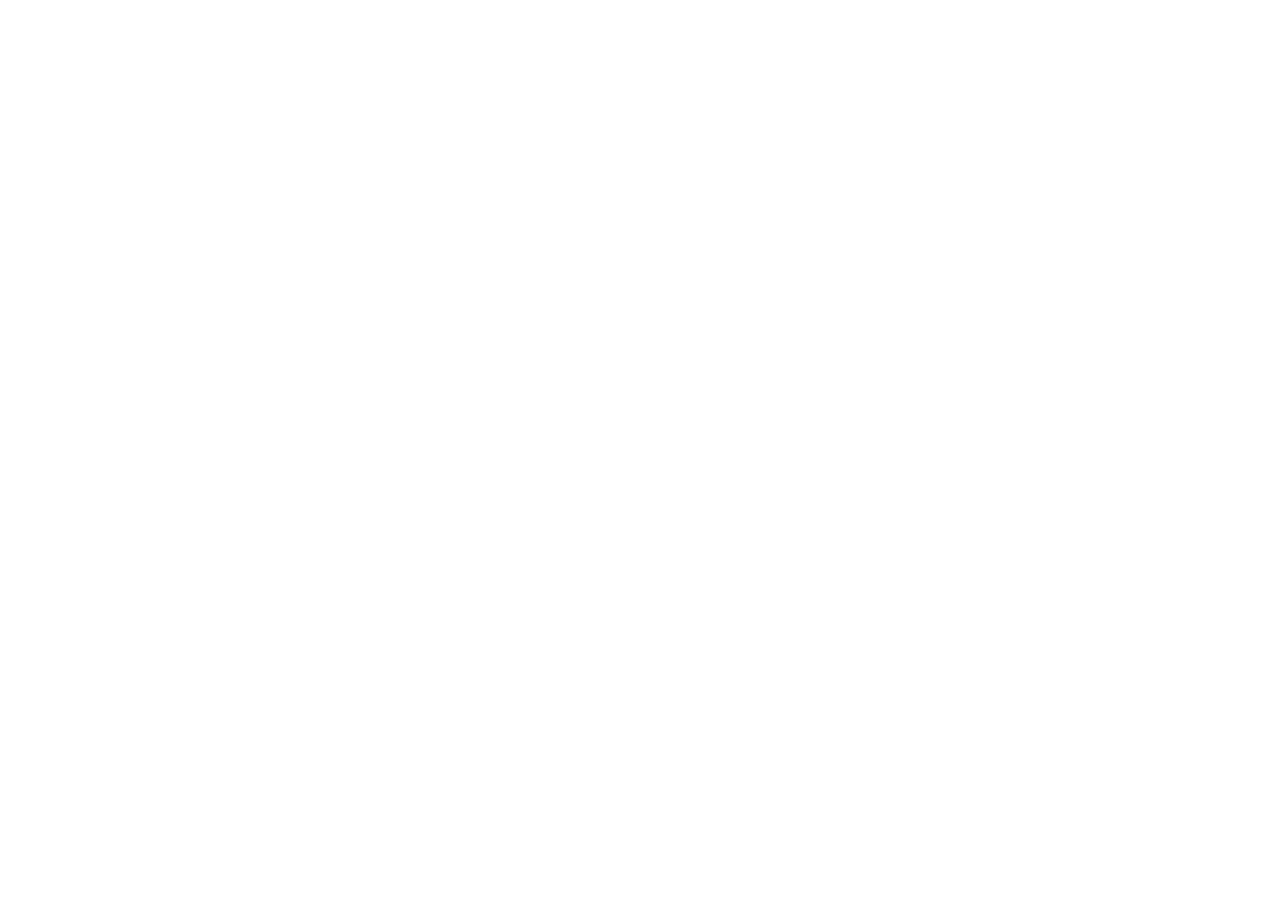
==== index.html @ fc310858 "Create index.html" ====
<!DOCTYPE html>
<html lang="en">
<head>
<meta charset="UTF-8">
<meta name="viewport" content="width=device-width, initial-scale=1.0">
<title>Loading...</title>

<style>
html,body{
    margin:0;
    width:100%;
    height:100%;
    background:#000;
    overflow:hidden;
    display:flex;
    justify-content:center;
    align-items:center;
    color:white;
    font-family:Arial, sans-serif;
}

.loader{
    text-align:center;
}

.loader h2{
    font-weight:300;
    letter-spacing:2px;
}

.loader p{
    opacity:.7;
}
</style>

</head>
<body>

<div class="loader">
    <h2>💍</h2>
    <p>Loading Invitation...</p>
</div>

<audio id="bgm" autoplay>
    <source src="Timur.mp3" type="audio/mpeg">
</audio>

<script>
const audio = document.getElementById("bgm");

audio.play().catch(()=>{});

setTimeout(function(){
    window.location.href="https://awawgettingmarried.my.canva.site/wedding-invitation-of-windi-afif/18102026aw";
},1000);

</script>

</body>
</html>
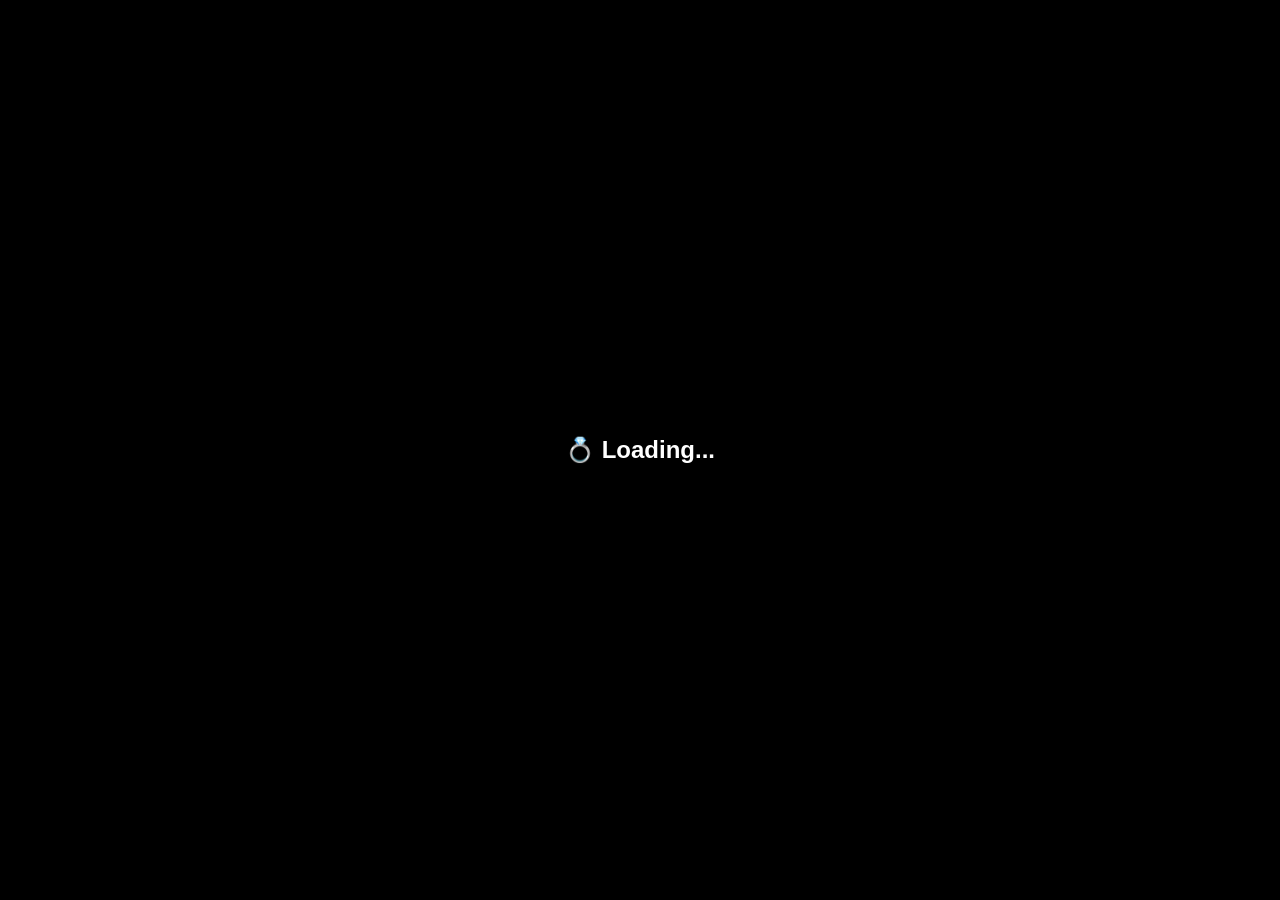
==== commit 563dec99: "Update index.html" ====
--- a/index.html
+++ b/index.html
@@ -6,54 +6,42 @@
 <title>Loading...</title>
 
 <style>
-html,body{
+html, body{
     margin:0;
     width:100%;
     height:100%;
     background:#000;
-    overflow:hidden;
     display:flex;
     justify-content:center;
     align-items:center;
     color:white;
     font-family:Arial, sans-serif;
 }
-
-.loader{
-    text-align:center;
-}
-
-.loader h2{
-    font-weight:300;
-    letter-spacing:2px;
-}
-
-.loader p{
-    opacity:.7;
-}
 </style>
 
-</head>
 <body>
 
-<div class="loader">
-    <h2>💍</h2>
-    <p>Loading Invitation...</p>
-</div>
+<h2>💍 Loading...</h2>
 
-<audio id="bgm" autoplay>
+<audio id="bgm" loop>
     <source src="Timur.mp3" type="audio/mpeg">
 </audio>
 
 <script>
 const audio = document.getElementById("bgm");
 
-audio.play().catch(()=>{});
+window.addEventListener("load", async () => {
+    try {
+        await audio.play();
+        console.log("Audio berhasil diputar");
+    } catch(err){
+        console.log("Audio gagal:", err);
+    }
 
-setTimeout(function(){
-    window.location.href="https://awawgettingmarried.my.canva.site/wedding-invitation-of-windi-afif/18102026aw";
-},1000);
-
+    setTimeout(() => {
+        window.location.href = "https://awawgettingmarried.my.canva.site/wedding-invitation-of-windi-afif/18102026aw";
+    }, 1500);
+});
 </script>
 
 </body>
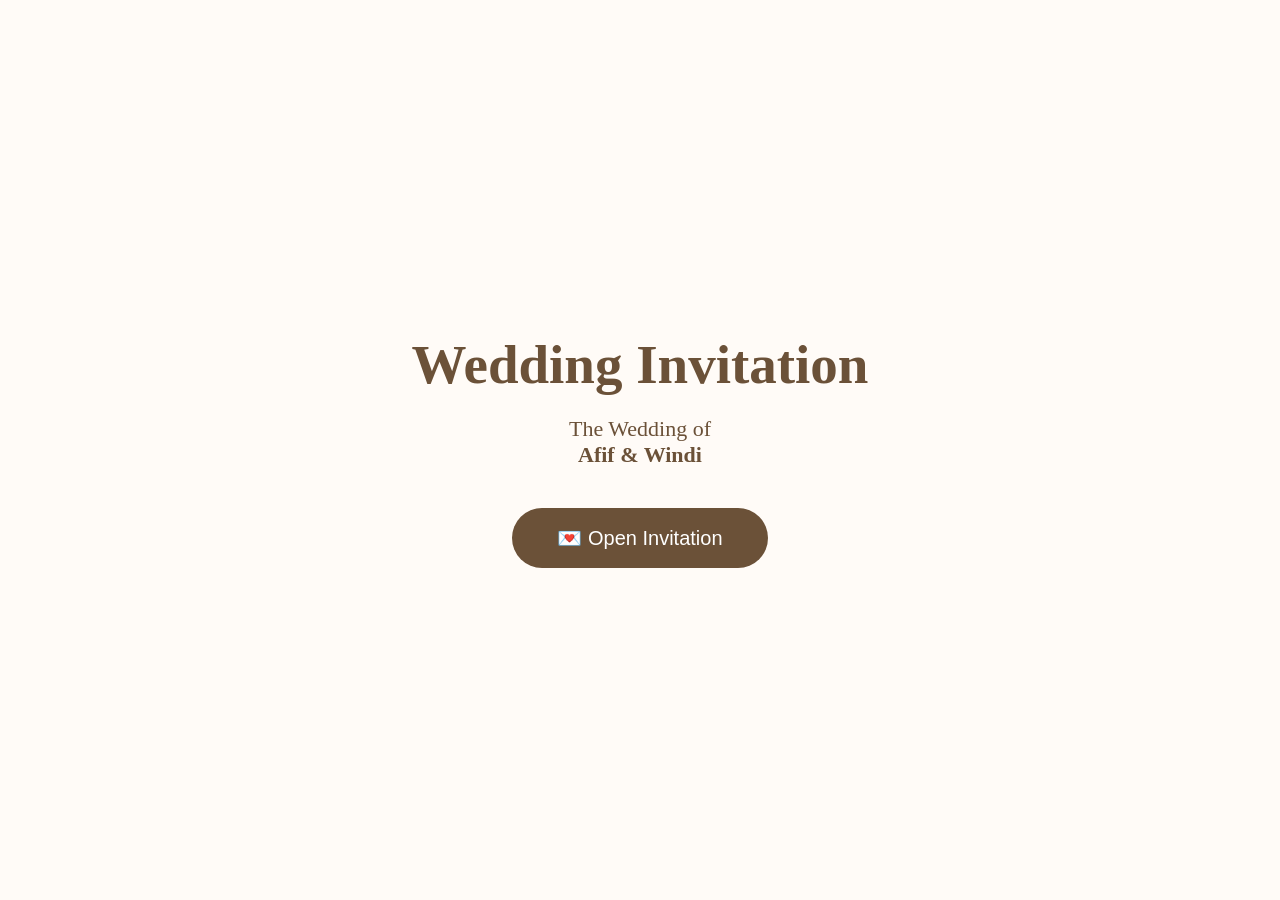
==== commit 2136b6ee: "Update index.html" ====
--- a/index.html
+++ b/index.html
@@ -1,48 +1,319 @@
 <!DOCTYPE html>
 <html lang="en">
+
 <head>
+
 <meta charset="UTF-8">
 <meta name="viewport" content="width=device-width, initial-scale=1.0">
-<title>Loading...</title>
+
+<title>Afif & Windi Wedding</title>
 
 <style>
-html, body{
+
+*{
     margin:0;
-    width:100%;
-    height:100%;
-    background:#000;
+    padding:0;
+    box-sizing:border-box;
+}
+
+
+body{
+
+    font-family: "Georgia", serif;
+    overflow:hidden;
+
+}
+
+
+/* PAGE */
+
+.page{
+
+    width:100vw;
+    height:100vh;
+
     display:flex;
     justify-content:center;
     align-items:center;
+
+    text-align:center;
+
+}
+
+
+
+/* PAGE 1 */
+
+#page1{
+
+    background:
+    linear-gradient(
+    rgba(255,250,245,0.8),
+    rgba(255,250,245,0.8)
+    ),
+    url("https://images.unsplash.com/photo-1519741497674-611481863552");
+
+    background-size:cover;
+    background-position:center;
+
+}
+
+
+
+.invitation{
+
+    color:#6b5138;
+
+}
+
+
+
+.invitation h1{
+
+    font-size:55px;
+    margin-bottom:20px;
+
+}
+
+
+
+.invitation p{
+
+    font-size:22px;
+    margin-bottom:40px;
+
+}
+
+
+
+button{
+
+    padding:18px 45px;
+
+    border:none;
+
+    border-radius:50px;
+
+    background:#6b5138;
+
     color:white;
-    font-family:Arial, sans-serif;
-}
+
+    font-size:20px;
+
+    cursor:pointer;
+
+}
+
+
+
+button:hover{
+
+    opacity:0.8;
+
+}
+
+
+
+
+/* PAGE 2 */
+
+
+#page2{
+
+    display:none;
+
+    background:#fffaf5;
+
+}
+
+
+
+.content{
+
+    color:#6b5138;
+
+}
+
+
+
+.content h1{
+
+    font-size:60px;
+
+}
+
+
+
+.content h2{
+
+    font-size:30px;
+
+    margin-top:20px;
+
+}
+
+
+
+.content p{
+
+    margin-top:30px;
+
+    font-size:20px;
+
+}
+
+
+
+.music-icon{
+
+    margin-top:40px;
+
+    font-size:50px;
+
+    animation:spin 3s linear infinite;
+
+}
+
+
+
+@keyframes spin{
+
+from{
+transform:rotate(0deg);
+}
+
+to{
+transform:rotate(360deg);
+}
+
+}
+
+
 </style>
 
+
+</head>
+
+
+
 <body>
 
-<h2>💍 Loading...</h2>
-
-<audio id="bgm" loop>
-    <source src="Timur.mp3" type="audio/mpeg">
+
+
+<!-- PAGE 1 -->
+
+<div id="page1" class="page">
+
+
+<div class="invitation">
+
+
+<h1>
+Wedding Invitation
+</h1>
+
+
+<p>
+The Wedding of<br>
+<strong>Afif & Windi</strong>
+</p>
+
+
+<button onclick="openInvitation()">
+
+💌 Open Invitation
+
+</button>
+
+
+</div>
+
+
+</div>
+
+
+
+
+
+<!-- PAGE 2 -->
+
+<div id="page2" class="page">
+
+
+<div class="content">
+
+
+<h1>
+Afif & Windi
+</h1>
+
+
+<h2>
+Together With Love
+</h2>
+
+
+<p>
+We invite you to celebrate our special day
+</p>
+
+
+<div class="music-icon">
+🎵
+</div>
+
+
+</div>
+
+
+</div>
+
+
+
+
+
+<!-- MUSIC -->
+
+<audio id="music" loop>
+
+<source src="Timur.mp3" type="audio/mpeg">
+
 </audio>
 
+
+
+
 <script>
-const audio = document.getElementById("bgm");
-
-window.addEventListener("load", async () => {
-    try {
-        await audio.play();
-        console.log("Audio berhasil diputar");
-    } catch(err){
-        console.log("Audio gagal:", err);
-    }
-
-    setTimeout(() => {
-        window.location.href = "https://awawgettingmarried.my.canva.site/wedding-invitation-of-windi-afif/18102026aw";
-    }, 1500);
-});
+
+
+function openInvitation(){
+
+
+    let music = document.getElementById("music");
+
+
+    music.volume = 1;
+
+
+    music.play();
+
+
+
+    document.getElementById("page1").style.display="none";
+
+
+    document.getElementById("page2").style.display="flex";
+
+
+}
+
+
+
 </script>
 
+
+
+
 </body>
+
 </html>
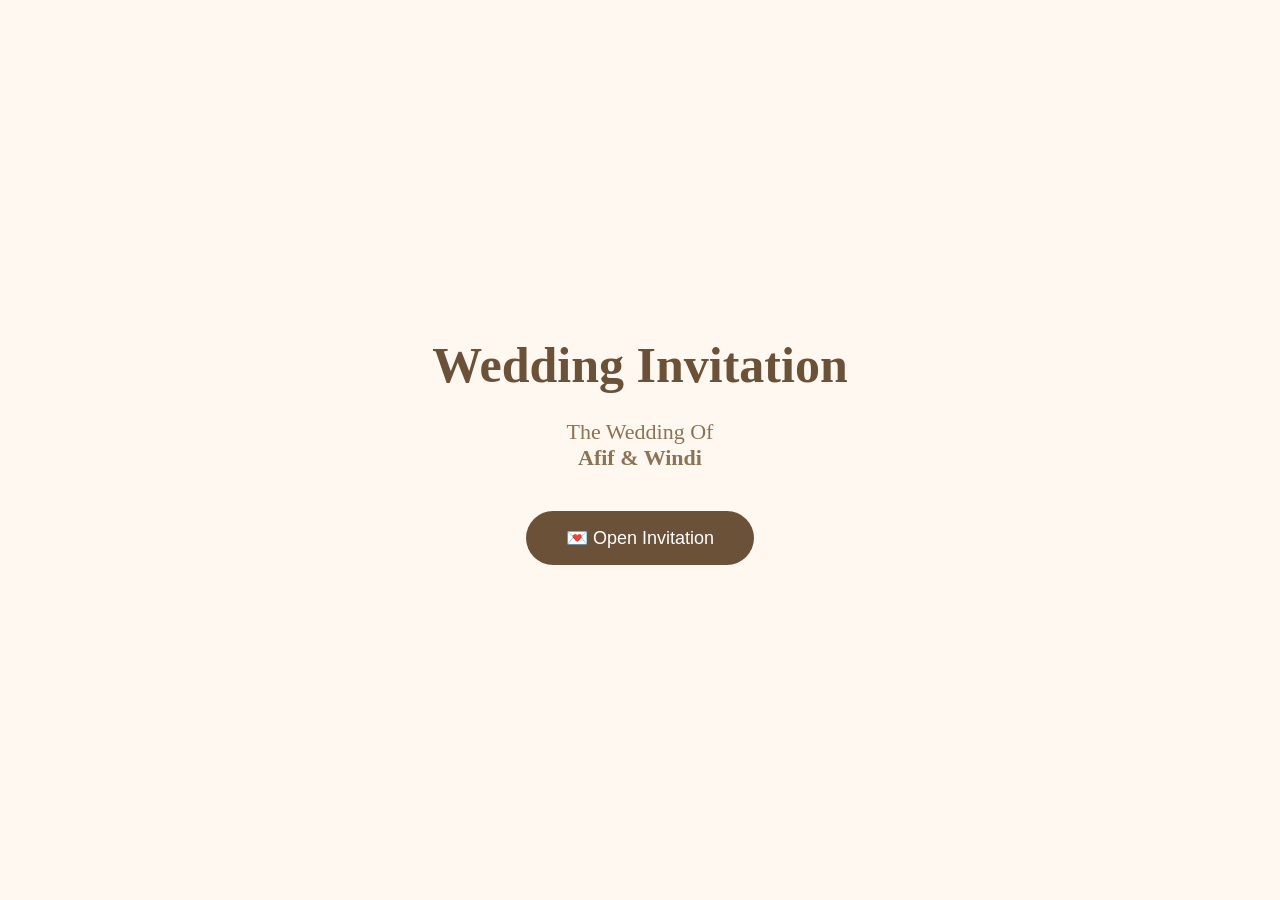
==== commit b3ab7dc2: "Update index.html" ====
--- a/index.html
+++ b/index.html
@@ -19,13 +19,11 @@
 
 body{
 
-    font-family: "Georgia", serif;
+    font-family: Georgia, serif;
     overflow:hidden;
 
 }
 
-
-/* PAGE */
 
 .page{
 
@@ -42,93 +40,79 @@
 
 
 
-/* PAGE 1 */
+/* HALAMAN OPEN */
 
 #page1{
 
-    background:
-    linear-gradient(
-    rgba(255,250,245,0.8),
-    rgba(255,250,245,0.8)
-    ),
-    url("https://images.unsplash.com/photo-1519741497674-611481863552");
-
-    background-size:cover;
-    background-position:center;
-
-}
-
-
-
-.invitation{
-
+    background:#fff8f0;
+
+}
+
+
+
+.cover h1{
+
+    font-size:50px;
     color:#6b5138;
 
 }
 
 
-
-.invitation h1{
+.cover p{
+
+    font-size:22px;
+    color:#8b7355;
+
+    margin:25px 0 40px;
+
+}
+
+
+
+button{
+
+    padding:16px 40px;
+
+    border:none;
+
+    border-radius:40px;
+
+    background:#6b5138;
+
+    color:white;
+
+    font-size:18px;
+
+    cursor:pointer;
+
+}
+
+
+
+button:hover{
+
+    opacity:0.85;
+
+}
+
+
+
+
+/* HALAMAN ISI */
+
+#page2{
+
+    display:none;
+
+    background:#fffaf5;
+
+}
+
+
+
+.content h1{
 
     font-size:55px;
-    margin-bottom:20px;
-
-}
-
-
-
-.invitation p{
-
-    font-size:22px;
-    margin-bottom:40px;
-
-}
-
-
-
-button{
-
-    padding:18px 45px;
-
-    border:none;
-
-    border-radius:50px;
-
-    background:#6b5138;
-
-    color:white;
-
-    font-size:20px;
-
-    cursor:pointer;
-
-}
-
-
-
-button:hover{
-
-    opacity:0.8;
-
-}
-
-
-
-
-/* PAGE 2 */
-
-
-#page2{
-
-    display:none;
-
-    background:#fffaf5;
-
-}
-
-
-
-.content{
 
     color:#6b5138;
 
@@ -136,20 +120,12 @@
 
 
 
-.content h1{
-
-    font-size:60px;
-
-}
-
-
-
 .content h2{
 
-    font-size:30px;
-
     margin-top:20px;
 
+    color:#8b7355;
+
 }
 
 
@@ -158,25 +134,27 @@
 
     margin-top:30px;
 
-    font-size:20px;
-
-}
-
-
-
-.music-icon{
+    color:#8b7355;
+
+    font-size:18px;
+
+}
+
+
+
+.music{
 
     margin-top:40px;
 
-    font-size:50px;
-
-    animation:spin 3s linear infinite;
-
-}
-
-
-
-@keyframes spin{
+    font-size:45px;
+
+    animation:rotate 3s linear infinite;
+
+}
+
+
+
+@keyframes rotate{
 
 from{
 transform:rotate(0deg);
@@ -189,9 +167,23 @@
 }
 
 
+
+#muteBtn{
+
+    margin-top:30px;
+
+    background:#8b7355;
+
+    font-size:14px;
+
+    padding:10px 25px;
+
+}
+
+
+
 </style>
 
-
 </head>
 
 
@@ -205,7 +197,7 @@
 <div id="page1" class="page">
 
 
-<div class="invitation">
+<div class="cover">
 
 
 <h1>
@@ -214,15 +206,13 @@
 
 
 <p>
-The Wedding of<br>
+The Wedding Of<br>
 <strong>Afif & Windi</strong>
 </p>
 
 
 <button onclick="openInvitation()">
-
 💌 Open Invitation
-
 </button>
 
 
@@ -249,32 +239,37 @@
 
 
 <h2>
-Together With Love
+Our Wedding Day
 </h2>
 
 
 <p>
-We invite you to celebrate our special day
+Thank you for celebrating our special moment
 </p>
 
 
-<div class="music-icon">
+<div class="music">
 🎵
 </div>
 
 
-</div>
-
-
-</div>
-
-
-
-
-
-<!-- MUSIC -->
-
-<audio id="music" loop>
+<button id="muteBtn" onclick="muteMusic()">
+🔊 Mute
+</button>
+
+
+</div>
+
+
+</div>
+
+
+
+
+
+<!-- AUDIO -->
+
+<audio id="music" loop preload="auto">
 
 <source src="Timur.mp3" type="audio/mpeg">
 
@@ -286,18 +281,33 @@
 <script>
 
 
+const music = document.getElementById("music");
+
+
+
 function openInvitation(){
 
 
-    let music = document.getElementById("music");
-
+    // mulai musik setelah klik user
 
     music.volume = 1;
 
 
-    music.play();
-
-
+    music.play()
+    .then(function(){
+
+        console.log("Music playing");
+
+    })
+    .catch(function(error){
+
+        console.log(error);
+
+    });
+
+
+
+    // pindah halaman
 
     document.getElementById("page1").style.display="none";
 
@@ -309,11 +319,36 @@
 
 
 
+
+
+function muteMusic(){
+
+
+    if(music.muted){
+
+        music.muted=false;
+
+        document.getElementById("muteBtn").innerHTML="🔊 Mute";
+
+    }
+
+    else{
+
+        music.muted=true;
+
+        document.getElementById("muteBtn").innerHTML="🔇 Unmute";
+
+    }
+
+
+}
+
+
+
 </script>
 
 
 
-
 </body>
 
 </html>
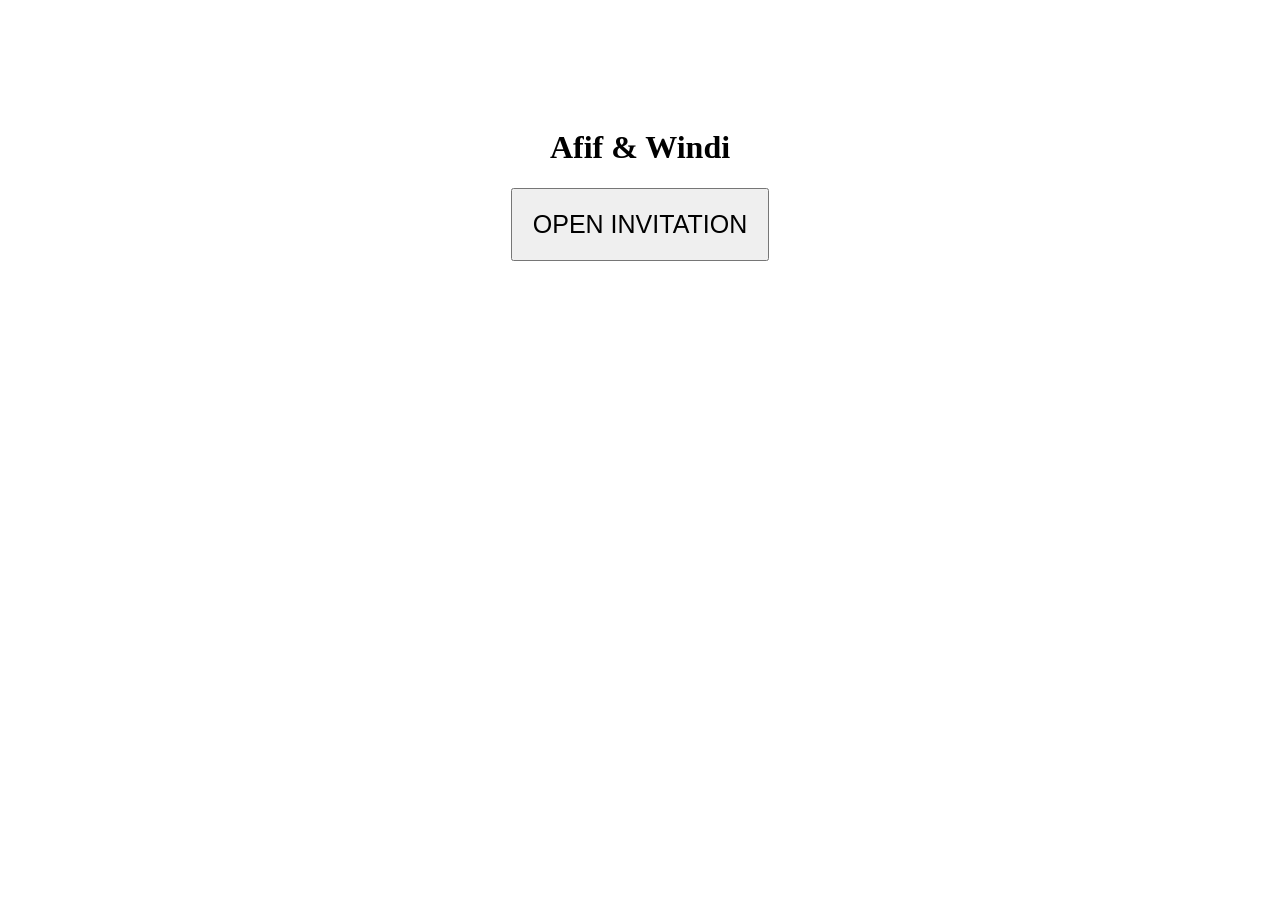
==== commit 6b08d8f4: "Update index.html" ====
--- a/index.html
+++ b/index.html
@@ -1,354 +1,42 @@
 <!DOCTYPE html>
-<html lang="en">
-
+<html>
 <head>
-
-<meta charset="UTF-8">
-<meta name="viewport" content="width=device-width, initial-scale=1.0">
-
-<title>Afif & Windi Wedding</title>
-
-<style>
-
-*{
-    margin:0;
-    padding:0;
-    box-sizing:border-box;
-}
-
-
-body{
-
-    font-family: Georgia, serif;
-    overflow:hidden;
-
-}
-
-
-.page{
-
-    width:100vw;
-    height:100vh;
-
-    display:flex;
-    justify-content:center;
-    align-items:center;
-
-    text-align:center;
-
-}
-
-
-
-/* HALAMAN OPEN */
-
-#page1{
-
-    background:#fff8f0;
-
-}
-
-
-
-.cover h1{
-
-    font-size:50px;
-    color:#6b5138;
-
-}
-
-
-.cover p{
-
-    font-size:22px;
-    color:#8b7355;
-
-    margin:25px 0 40px;
-
-}
-
-
-
-button{
-
-    padding:16px 40px;
-
-    border:none;
-
-    border-radius:40px;
-
-    background:#6b5138;
-
-    color:white;
-
-    font-size:18px;
-
-    cursor:pointer;
-
-}
-
-
-
-button:hover{
-
-    opacity:0.85;
-
-}
-
-
-
-
-/* HALAMAN ISI */
-
-#page2{
-
-    display:none;
-
-    background:#fffaf5;
-
-}
-
-
-
-.content h1{
-
-    font-size:55px;
-
-    color:#6b5138;
-
-}
-
-
-
-.content h2{
-
-    margin-top:20px;
-
-    color:#8b7355;
-
-}
-
-
-
-.content p{
-
-    margin-top:30px;
-
-    color:#8b7355;
-
-    font-size:18px;
-
-}
-
-
-
-.music{
-
-    margin-top:40px;
-
-    font-size:45px;
-
-    animation:rotate 3s linear infinite;
-
-}
-
-
-
-@keyframes rotate{
-
-from{
-transform:rotate(0deg);
-}
-
-to{
-transform:rotate(360deg);
-}
-
-}
-
-
-
-#muteBtn{
-
-    margin-top:30px;
-
-    background:#8b7355;
-
-    font-size:14px;
-
-    padding:10px 25px;
-
-}
-
-
-
-</style>
-
+<title>Wedding Music Test</title>
 </head>
 
+<body style="text-align:center;padding-top:100px;">
 
+<h1>Afif & Windi</h1>
 
-<body>
-
-
-
-<!-- PAGE 1 -->
-
-<div id="page1" class="page">
-
-
-<div class="cover">
-
-
-<h1>
-Wedding Invitation
-</h1>
-
-
-<p>
-The Wedding Of<br>
-<strong>Afif & Windi</strong>
-</p>
-
-
-<button onclick="openInvitation()">
-💌 Open Invitation
+<button onclick="playMusic()" style="font-size:25px;padding:20px;">
+OPEN INVITATION
 </button>
 
-
-</div>
-
-
-</div>
-
-
-
-
-
-<!-- PAGE 2 -->
-
-<div id="page2" class="page">
-
-
-<div class="content">
-
-
-<h1>
-Afif & Windi
-</h1>
-
-
-<h2>
-Our Wedding Day
-</h2>
-
-
-<p>
-Thank you for celebrating our special moment
-</p>
-
-
-<div class="music">
-🎵
-</div>
-
-
-<button id="muteBtn" onclick="muteMusic()">
-🔊 Mute
-</button>
-
-
-</div>
-
-
-</div>
-
-
-
-
-
-<!-- AUDIO -->
-
-<audio id="music" loop preload="auto">
-
-<source src="Timur.mp3" type="audio/mpeg">
-
+<audio id="music" loop>
+    <source src="./Timur.mp3" type="audio/mpeg">
 </audio>
-
-
 
 
 <script>
 
+function playMusic(){
 
-const music = document.getElementById("music");
+    let audio = document.getElementById("music");
 
+    audio.load();
 
-
-function openInvitation(){
-
-
-    // mulai musik setelah klik user
-
-    music.volume = 1;
-
-
-    music.play()
-    .then(function(){
-
-        console.log("Music playing");
-
+    audio.play()
+    .then(()=>{
+        alert("MUSIC PLAYING");
     })
-    .catch(function(error){
-
-        console.log(error);
-
+    .catch((error)=>{
+        alert("ERROR: " + error);
     });
 
-
-
-    // pindah halaman
-
-    document.getElementById("page1").style.display="none";
-
-
-    document.getElementById("page2").style.display="flex";
-
-
 }
-
-
-
-
-
-function muteMusic(){
-
-
-    if(music.muted){
-
-        music.muted=false;
-
-        document.getElementById("muteBtn").innerHTML="🔊 Mute";
-
-    }
-
-    else{
-
-        music.muted=true;
-
-        document.getElementById("muteBtn").innerHTML="🔇 Unmute";
-
-    }
-
-
-}
-
-
 
 </script>
 
 
-
 </body>
-
 </html>
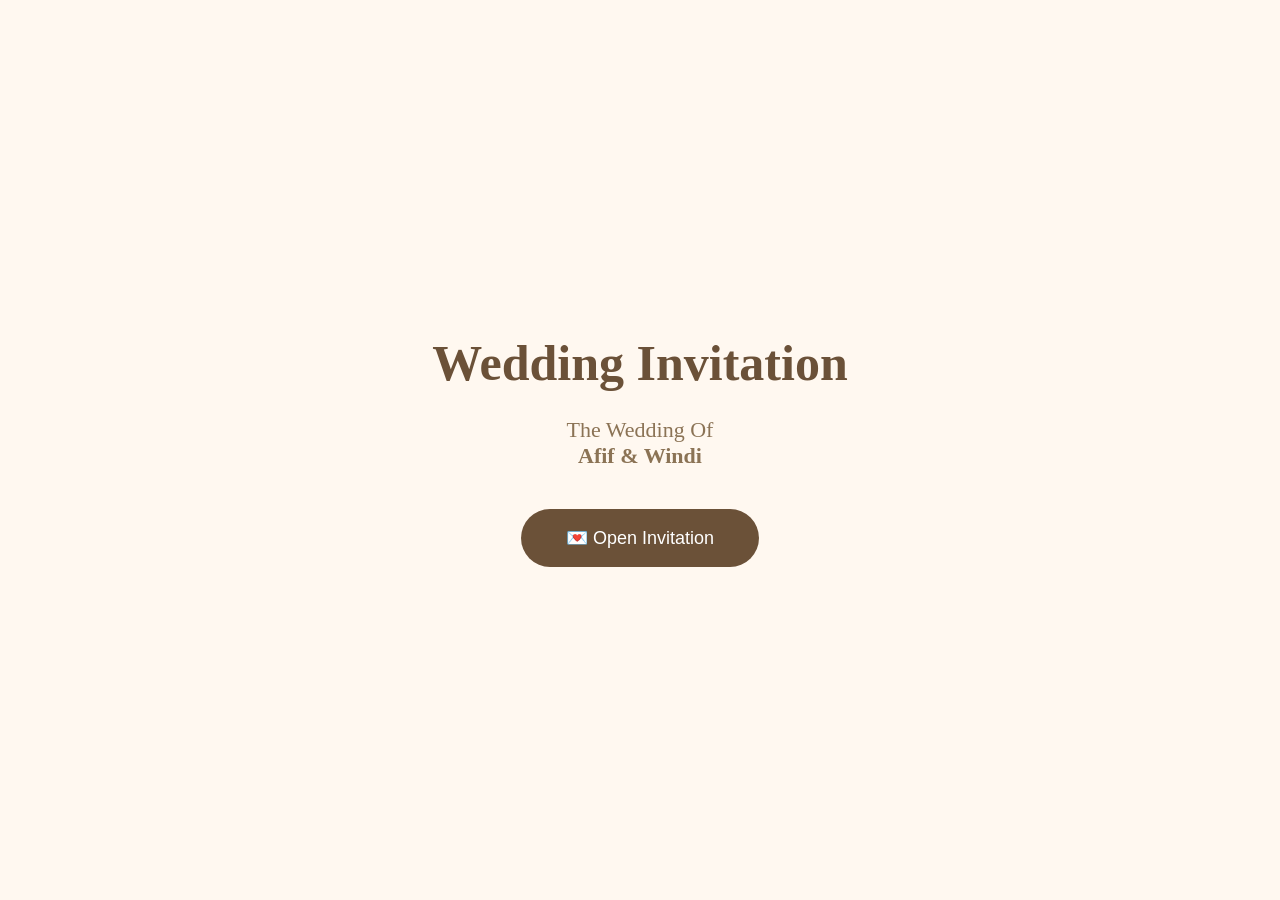
==== commit 5829f055: "Update index.html" ====
--- a/index.html
+++ b/index.html
@@ -1,42 +1,331 @@
 <!DOCTYPE html>
-<html>
+<html lang="en">
+
 <head>
-<title>Wedding Music Test</title>
+
+<meta charset="UTF-8">
+<meta name="viewport" content="width=device-width, initial-scale=1.0">
+
+<title>Afif & Windi Wedding</title>
+
+<style>
+
+*{
+    margin:0;
+    padding:0;
+    box-sizing:border-box;
+}
+
+
+body{
+
+    font-family: Georgia, serif;
+    overflow:hidden;
+
+}
+
+
+/* PAGE */
+
+.page{
+
+    width:100vw;
+    height:100vh;
+
+    display:flex;
+    justify-content:center;
+    align-items:center;
+
+    text-align:center;
+
+}
+
+
+/* PAGE 1 */
+
+#page1{
+
+    background:#fff8f0;
+
+}
+
+
+.cover h1{
+
+    font-size:50px;
+    color:#6b5138;
+
+}
+
+
+.cover p{
+
+    margin:25px 0 40px;
+
+    font-size:22px;
+
+    color:#8b7355;
+
+}
+
+
+
+button{
+
+    padding:18px 45px;
+
+    border:none;
+
+    border-radius:50px;
+
+    background:#6b5138;
+
+    color:white;
+
+    font-size:18px;
+
+    cursor:pointer;
+
+}
+
+
+
+/* PAGE 2 */
+
+#page2{
+
+    display:none;
+
+    background:#fffaf5;
+
+}
+
+
+.content h1{
+
+    font-size:55px;
+
+    color:#6b5138;
+
+}
+
+
+.content p{
+
+    margin-top:25px;
+
+    font-size:20px;
+
+    color:#8b7355;
+
+}
+
+
+.music-icon{
+
+    margin-top:40px;
+
+    font-size:50px;
+
+    animation:spin 3s linear infinite;
+
+}
+
+
+
+@keyframes spin{
+
+from{
+    transform:rotate(0deg);
+}
+
+to{
+    transform:rotate(360deg);
+}
+
+}
+
+
+#muteBtn{
+
+    margin-top:30px;
+
+    background:#8b7355;
+
+    font-size:14px;
+
+    padding:10px 25px;
+
+}
+
+
+
+</style>
+
+
 </head>
 
-<body style="text-align:center;padding-top:100px;">
-
-<h1>Afif & Windi</h1>
-
-<button onclick="playMusic()" style="font-size:25px;padding:20px;">
-OPEN INVITATION
+
+
+<body>
+
+
+<!-- PAGE 1 -->
+
+<div id="page1" class="page">
+
+
+<div class="cover">
+
+
+<h1>
+Wedding Invitation
+</h1>
+
+
+<p>
+The Wedding Of<br>
+<strong>Afif & Windi</strong>
+</p>
+
+
+<button onclick="openInvitation()">
+
+💌 Open Invitation
+
 </button>
 
-<audio id="music" loop>
-    <source src="./Timur.mp3" type="audio/mpeg">
+
+</div>
+
+
+</div>
+
+
+
+
+
+<!-- PAGE 2 -->
+
+<div id="page2" class="page">
+
+
+<div class="content">
+
+
+<h1>
+Afif & Windi
+</h1>
+
+
+<p>
+Together With Love
+</p>
+
+
+<div class="music-icon">
+🎵
+</div>
+
+
+<button id="muteBtn" onclick="toggleMusic()">
+🔊 Mute
+</button>
+
+
+</div>
+
+
+</div>
+
+
+
+
+
+<!-- AUDIO JANGAN DIPINDAH -->
+
+<audio id="music" loop preload="auto">
+
+<source src="Timur.mp3" type="audio/mpeg">
+
 </audio>
 
 
+
+
 <script>
 
-function playMusic(){
-
-    let audio = document.getElementById("music");
-
-    audio.load();
-
-    audio.play()
+
+const music = document.getElementById("music");
+
+
+
+function openInvitation(){
+
+
+    // mulai musik setelah user klik
+
+    music.volume = 1;
+
+
+    music.play()
     .then(()=>{
-        alert("MUSIC PLAYING");
+
+        console.log("Music started");
+
     })
-    .catch((error)=>{
-        alert("ERROR: " + error);
+    .catch(error=>{
+
+        console.log(error);
+
     });
 
-}
+
+
+    // hanya sembunyikan page 1
+
+    document.getElementById("page1").style.display="none";
+
+
+    // tampilkan page 2
+
+    document.getElementById("page2").style.display="flex";
+
+
+}
+
+
+
+
+
+function toggleMusic(){
+
+
+    if(music.paused){
+
+        music.play();
+
+        document.getElementById("muteBtn").innerHTML="🔊 Mute";
+
+    }
+
+    else{
+
+        music.pause();
+
+        document.getElementById("muteBtn").innerHTML="🔇 Play";
+
+    }
+
+
+}
+
+
 
 </script>
 
 
+
 </body>
+
 </html>
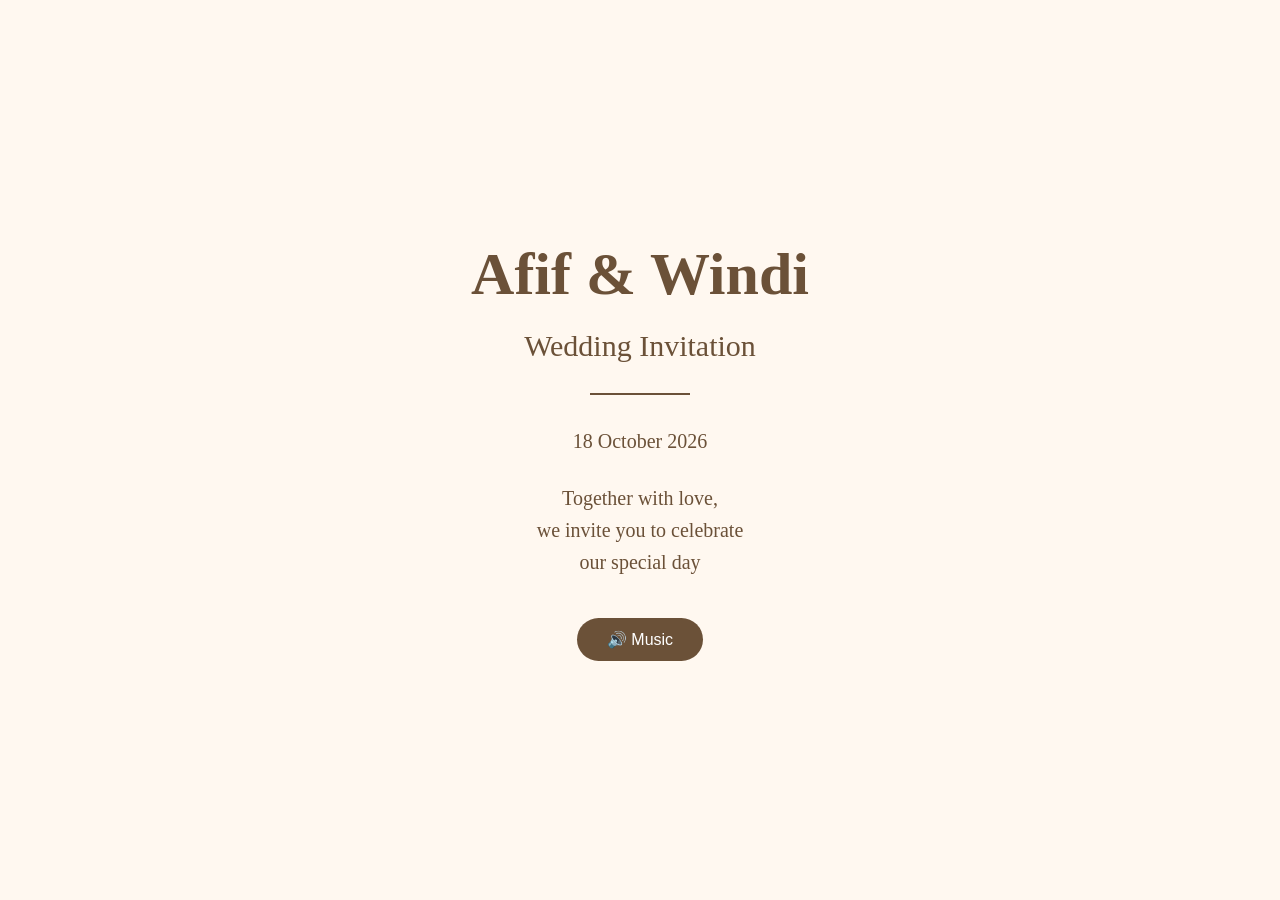
==== commit 73250e28: "Update index.html" ====
--- a/index.html
+++ b/index.html
@@ -20,16 +20,14 @@
 body{
 
     font-family: Georgia, serif;
-    overflow:hidden;
-
-}
-
-
-/* PAGE */
-
-.page{
-
-    width:100vw;
+    background:#fff8f0;
+    color:#6b5138;
+
+}
+
+
+.hero{
+
     height:100vh;
 
     display:flex;
@@ -38,33 +36,69 @@
 
     text-align:center;
 
-}
-
-
-/* PAGE 1 */
-
-#page1{
-
-    background:#fff8f0;
-
-}
-
-
-.cover h1{
-
-    font-size:50px;
-    color:#6b5138;
-
-}
-
-
-.cover p{
-
-    margin:25px 0 40px;
-
-    font-size:22px;
-
-    color:#8b7355;
+    padding:30px;
+
+    background:
+    linear-gradient(
+    rgba(255,248,240,0.85),
+    rgba(255,248,240,0.85)
+    ),
+    url("https://images.unsplash.com/photo-1519741497674-611481863552");
+
+    background-size:cover;
+    background-position:center;
+
+}
+
+
+.content h1{
+
+    font-size:60px;
+
+    margin-bottom:20px;
+
+}
+
+
+.content h2{
+
+    font-size:30px;
+
+    font-weight:normal;
+
+}
+
+
+
+.content p{
+
+    font-size:20px;
+
+    margin-top:25px;
+
+    line-height:1.6;
+
+}
+
+
+
+.divider{
+
+    margin:30px auto;
+
+    width:100px;
+
+    height:2px;
+
+    background:#6b5138;
+
+}
+
+
+
+.music-control{
+
+    margin-top:40px;
 
 }
 
@@ -72,89 +106,17 @@
 
 button{
 
-    padding:18px 45px;
+    padding:12px 30px;
 
     border:none;
 
-    border-radius:50px;
+    border-radius:30px;
 
     background:#6b5138;
 
     color:white;
 
-    font-size:18px;
-
-    cursor:pointer;
-
-}
-
-
-
-/* PAGE 2 */
-
-#page2{
-
-    display:none;
-
-    background:#fffaf5;
-
-}
-
-
-.content h1{
-
-    font-size:55px;
-
-    color:#6b5138;
-
-}
-
-
-.content p{
-
-    margin-top:25px;
-
-    font-size:20px;
-
-    color:#8b7355;
-
-}
-
-
-.music-icon{
-
-    margin-top:40px;
-
-    font-size:50px;
-
-    animation:spin 3s linear infinite;
-
-}
-
-
-
-@keyframes spin{
-
-from{
-    transform:rotate(0deg);
-}
-
-to{
-    transform:rotate(360deg);
-}
-
-}
-
-
-#muteBtn{
-
-    margin-top:30px;
-
-    background:#8b7355;
-
-    font-size:14px;
-
-    padding:10px 25px;
+    font-size:16px;
 
 }
 
@@ -162,52 +124,14 @@
 
 </style>
 
-
 </head>
 
 
-
 <body>
 
 
-<!-- PAGE 1 -->
-
-<div id="page1" class="page">
-
-
-<div class="cover">
-
-
-<h1>
-Wedding Invitation
-</h1>
-
-
-<p>
-The Wedding Of<br>
-<strong>Afif & Windi</strong>
-</p>
-
-
-<button onclick="openInvitation()">
-
-💌 Open Invitation
-
-</button>
-
-
-</div>
-
-
-</div>
-
-
-
-
-
-<!-- PAGE 2 -->
-
-<div id="page2" class="page">
+
+<div class="hero">
 
 
 <div class="content">
@@ -218,21 +142,36 @@
 </h1>
 
 
+<h2>
+Wedding Invitation
+</h2>
+
+
+<div class="divider"></div>
+
+
 <p>
-Together With Love
+18 October 2026
 </p>
 
 
-<div class="music-icon">
-🎵
+<p>
+Together with love,<br>
+we invite you to celebrate<br>
+our special day
+</p>
+
+
+
+<div class="music-control">
+
+<button onclick="toggleMusic()" id="musicBtn">
+🔊 Music
+</button>
+
 </div>
 
 
-<button id="muteBtn" onclick="toggleMusic()">
-🔊 Mute
-</button>
-
-
 </div>
 
 
@@ -241,10 +180,7 @@
 
 
 
-
-<!-- AUDIO JANGAN DIPINDAH -->
-
-<audio id="music" loop preload="auto">
+<audio id="music" autoplay loop>
 
 <source src="Timur.mp3" type="audio/mpeg">
 
@@ -260,41 +196,11 @@
 
 
 
-function openInvitation(){
-
-
-    // mulai musik setelah user klik
+window.addEventListener("load",()=>{
 
     music.volume = 1;
 
-
-    music.play()
-    .then(()=>{
-
-        console.log("Music started");
-
-    })
-    .catch(error=>{
-
-        console.log(error);
-
-    });
-
-
-
-    // hanya sembunyikan page 1
-
-    document.getElementById("page1").style.display="none";
-
-
-    // tampilkan page 2
-
-    document.getElementById("page2").style.display="flex";
-
-
-}
-
-
+});
 
 
 
@@ -305,7 +211,7 @@
 
         music.play();
 
-        document.getElementById("muteBtn").innerHTML="🔊 Mute";
+        document.getElementById("musicBtn").innerHTML="🔊 Music";
 
     }
 
@@ -313,7 +219,7 @@
 
         music.pause();
 
-        document.getElementById("muteBtn").innerHTML="🔇 Play";
+        document.getElementById("musicBtn").innerHTML="🔇 Pause";
 
     }
 
@@ -321,7 +227,6 @@
 }
 
 
-
 </script>
 
 
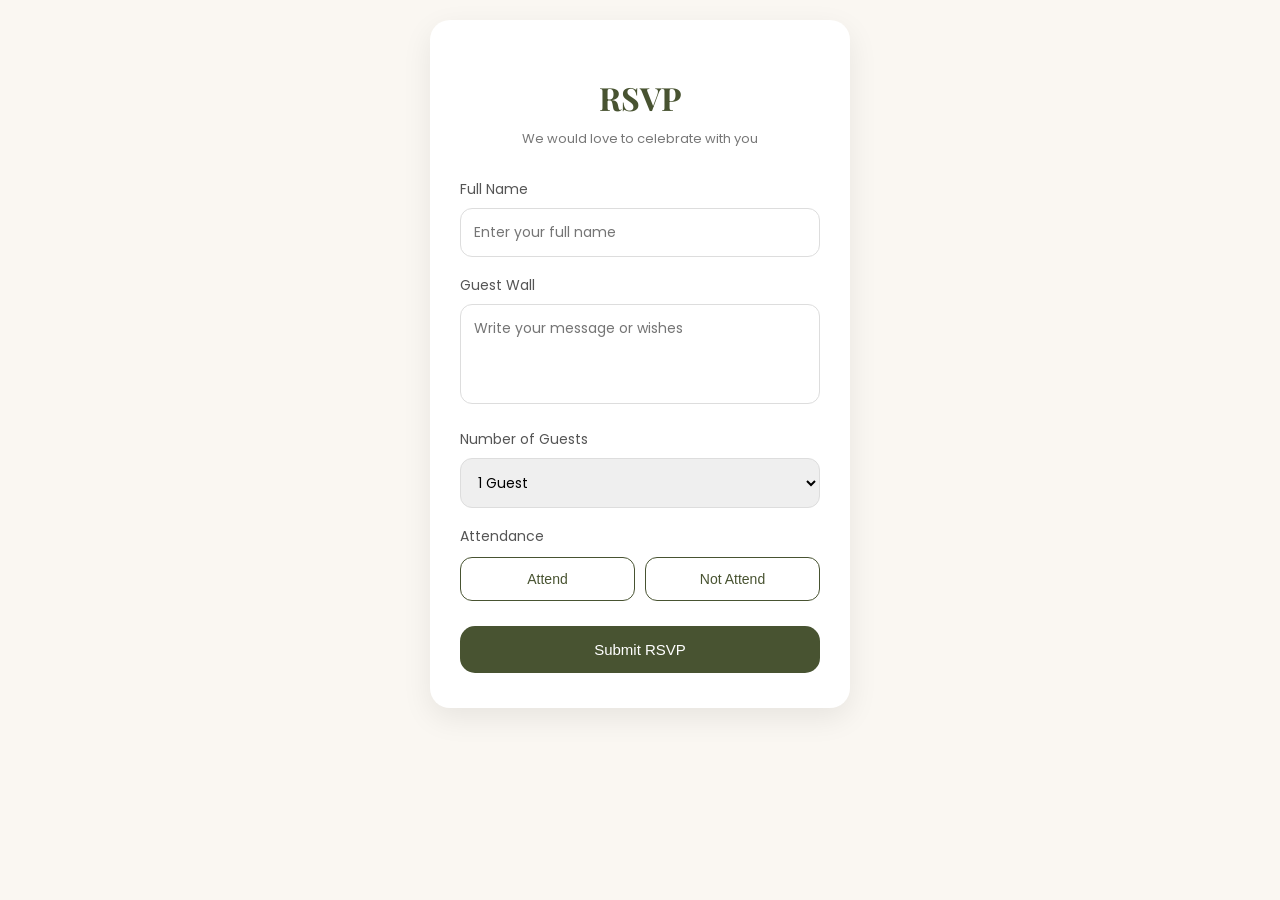
==== commit 5236fefc: "Update index.html" ====
--- a/index.html
+++ b/index.html
@@ -1,126 +1,138 @@
 <!DOCTYPE html>
 <html lang="en">
-
 <head>
-
 <meta charset="UTF-8">
 <meta name="viewport" content="width=device-width, initial-scale=1.0">
 
-<title>Afif & Windi Wedding</title>
+<title>RSVP</title>
 
 <style>
+@import url('https://fonts.googleapis.com/css2?family=Playfair+Display:wght@500;600&family=Poppins:wght@300;400;500&display=swap');
 
 *{
+    box-sizing:border-box;
+}
+
+body{
     margin:0;
-    padding:0;
-    box-sizing:border-box;
-}
-
-
-body{
-
-    font-family: Georgia, serif;
-    background:#fff8f0;
-    color:#6b5138;
-
-}
-
-
-.hero{
-
-    height:100vh;
-
+    padding:20px;
+    background:#faf7f2;
+    font-family:'Poppins', sans-serif;
+}
+
+.rsvp-card{
+    max-width:420px;
+    margin:auto;
+    background:white;
+    padding:35px 30px;
+    border-radius:20px;
+    box-shadow:0 10px 30px rgba(0,0,0,0.08);
+}
+
+h1{
+    text-align:center;
+    font-family:'Playfair Display', serif;
+    font-size:32px;
+    margin-bottom:10px;
+    color:#485331;
+}
+
+.subtitle{
+    text-align:center;
+    font-size:13px;
+    color:#777;
+    margin-bottom:30px;
+}
+
+
+label{
+    font-size:14px;
+    color:#555;
+    display:block;
+    margin-bottom:8px;
+}
+
+
+input,
+textarea,
+select{
+
+    width:100%;
+    padding:13px;
+    border:1px solid #ddd;
+    border-radius:12px;
+    font-size:14px;
+    outline:none;
+    margin-bottom:18px;
+    font-family:'Poppins',sans-serif;
+}
+
+
+textarea{
+    height:100px;
+    resize:none;
+}
+
+
+input:focus,
+textarea:focus,
+select:focus{
+    border-color:#485331;
+}
+
+
+.attendance{
     display:flex;
-    justify-content:center;
-    align-items:center;
-
+    gap:10px;
+    margin-top:10px;
+}
+
+
+.attendance button{
+
+    flex:1;
+    padding:13px;
+    border-radius:12px;
+    border:1px solid #485331;
+    background:white;
+    color:#485331;
+    cursor:pointer;
+    font-size:14px;
+}
+
+
+.attendance button.active{
+
+    background:#485331;
+    color:white;
+}
+
+
+.submit-btn{
+
+    width:100%;
+    margin-top:25px;
+    padding:15px;
+    border:none;
+    border-radius:15px;
+    background:#485331;
+    color:white;
+    font-size:15px;
+    cursor:pointer;
+}
+
+
+.message{
+
+    display:none;
+    margin-top:20px;
+    padding:15px;
+    border-radius:12px;
+    background:#f1f4e9;
     text-align:center;
-
-    padding:30px;
-
-    background:
-    linear-gradient(
-    rgba(255,248,240,0.85),
-    rgba(255,248,240,0.85)
-    ),
-    url("https://images.unsplash.com/photo-1519741497674-611481863552");
-
-    background-size:cover;
-    background-position:center;
-
-}
-
-
-.content h1{
-
-    font-size:60px;
-
-    margin-bottom:20px;
-
-}
-
-
-.content h2{
-
-    font-size:30px;
-
-    font-weight:normal;
-
-}
-
-
-
-.content p{
-
-    font-size:20px;
-
-    margin-top:25px;
-
-    line-height:1.6;
-
-}
-
-
-
-.divider{
-
-    margin:30px auto;
-
-    width:100px;
-
-    height:2px;
-
-    background:#6b5138;
-
-}
-
-
-
-.music-control{
-
-    margin-top:40px;
-
-}
-
-
-
-button{
-
-    padding:12px 30px;
-
-    border:none;
-
-    border-radius:30px;
-
-    background:#6b5138;
-
-    color:white;
-
-    font-size:16px;
-
-}
-
-
+    color:#485331;
+    font-size:14px;
+}
 
 </style>
 
@@ -130,107 +142,137 @@
 <body>
 
 
-
-<div class="hero">
-
-
-<div class="content">
-
-
-<h1>
-Afif & Windi
-</h1>
-
-
-<h2>
-Wedding Invitation
-</h2>
-
-
-<div class="divider"></div>
-
-
-<p>
-18 October 2026
-</p>
-
-
-<p>
-Together with love,<br>
-we invite you to celebrate<br>
-our special day
-</p>
-
-
-
-<div class="music-control">
-
-<button onclick="toggleMusic()" id="musicBtn">
-🔊 Music
+<div class="rsvp-card">
+
+<h1>RSVP</h1>
+
+<div class="subtitle">
+We would love to celebrate with you
+</div>
+
+
+<form id="rsvpForm">
+
+
+<label>Full Name</label>
+
+<input 
+type="text" 
+id="name"
+placeholder="Enter your full name"
+required>
+
+
+<label>Guest Wall</label>
+
+<textarea 
+id="message"
+placeholder="Write your message or wishes">
+</textarea>
+
+
+<label>Number of Guests</label>
+
+<select id="guests">
+
+<option value="1">1 Guest</option>
+<option value="2">2 Guests</option>
+<option value="3">3 Guests</option>
+<option value="4">4 Guests</option>
+
+</select>
+
+
+<label>Attendance</label>
+
+<div class="attendance">
+
+<button 
+type="button" 
+onclick="selectAttend(this,'Attend')">
+Attend
 </button>
 
-</div>
-
-
-</div>
-
-
-</div>
-
-
-
-
-<audio id="music" autoplay loop>
-
-<source src="Timur.mp3" type="audio/mpeg">
-
-</audio>
-
+
+<button 
+type="button" 
+onclick="selectAttend(this,'Not Attend')">
+Not Attend
+</button>
+
+</div>
+
+
+<input type="hidden" id="status">
+
+
+<button class="submit-btn">
+Submit RSVP
+</button>
+
+
+</form>
+
+
+<div class="message" id="result">
+
+Thank you for your confirmation 🤍
+
+</div>
+
+
+</div>
 
 
 
 <script>
 
-
-const music = document.getElementById("music");
-
-
-
-window.addEventListener("load",()=>{
-
-    music.volume = 1;
+let selectedStatus="";
+
+
+function selectAttend(button,status){
+
+    document.querySelectorAll('.attendance button')
+    .forEach(btn=>{
+        btn.classList.remove('active');
+    });
+
+
+    button.classList.add('active');
+
+    selectedStatus=status;
+
+    document.getElementById("status").value=status;
+
+}
+
+
+
+document.getElementById("rsvpForm")
+.addEventListener("submit",function(e){
+
+e.preventDefault();
+
+
+if(selectedStatus===""){
+
+alert("Please select Attend or Not Attend");
+
+return;
+
+}
+
+
+document.getElementById("result").style.display="block";
+
+
+this.style.display="none";
+
 
 });
 
-
-
-function toggleMusic(){
-
-
-    if(music.paused){
-
-        music.play();
-
-        document.getElementById("musicBtn").innerHTML="🔊 Music";
-
-    }
-
-    else{
-
-        music.pause();
-
-        document.getElementById("musicBtn").innerHTML="🔇 Pause";
-
-    }
-
-
-}
-
-
 </script>
 
 
-
 </body>
-
 </html>
